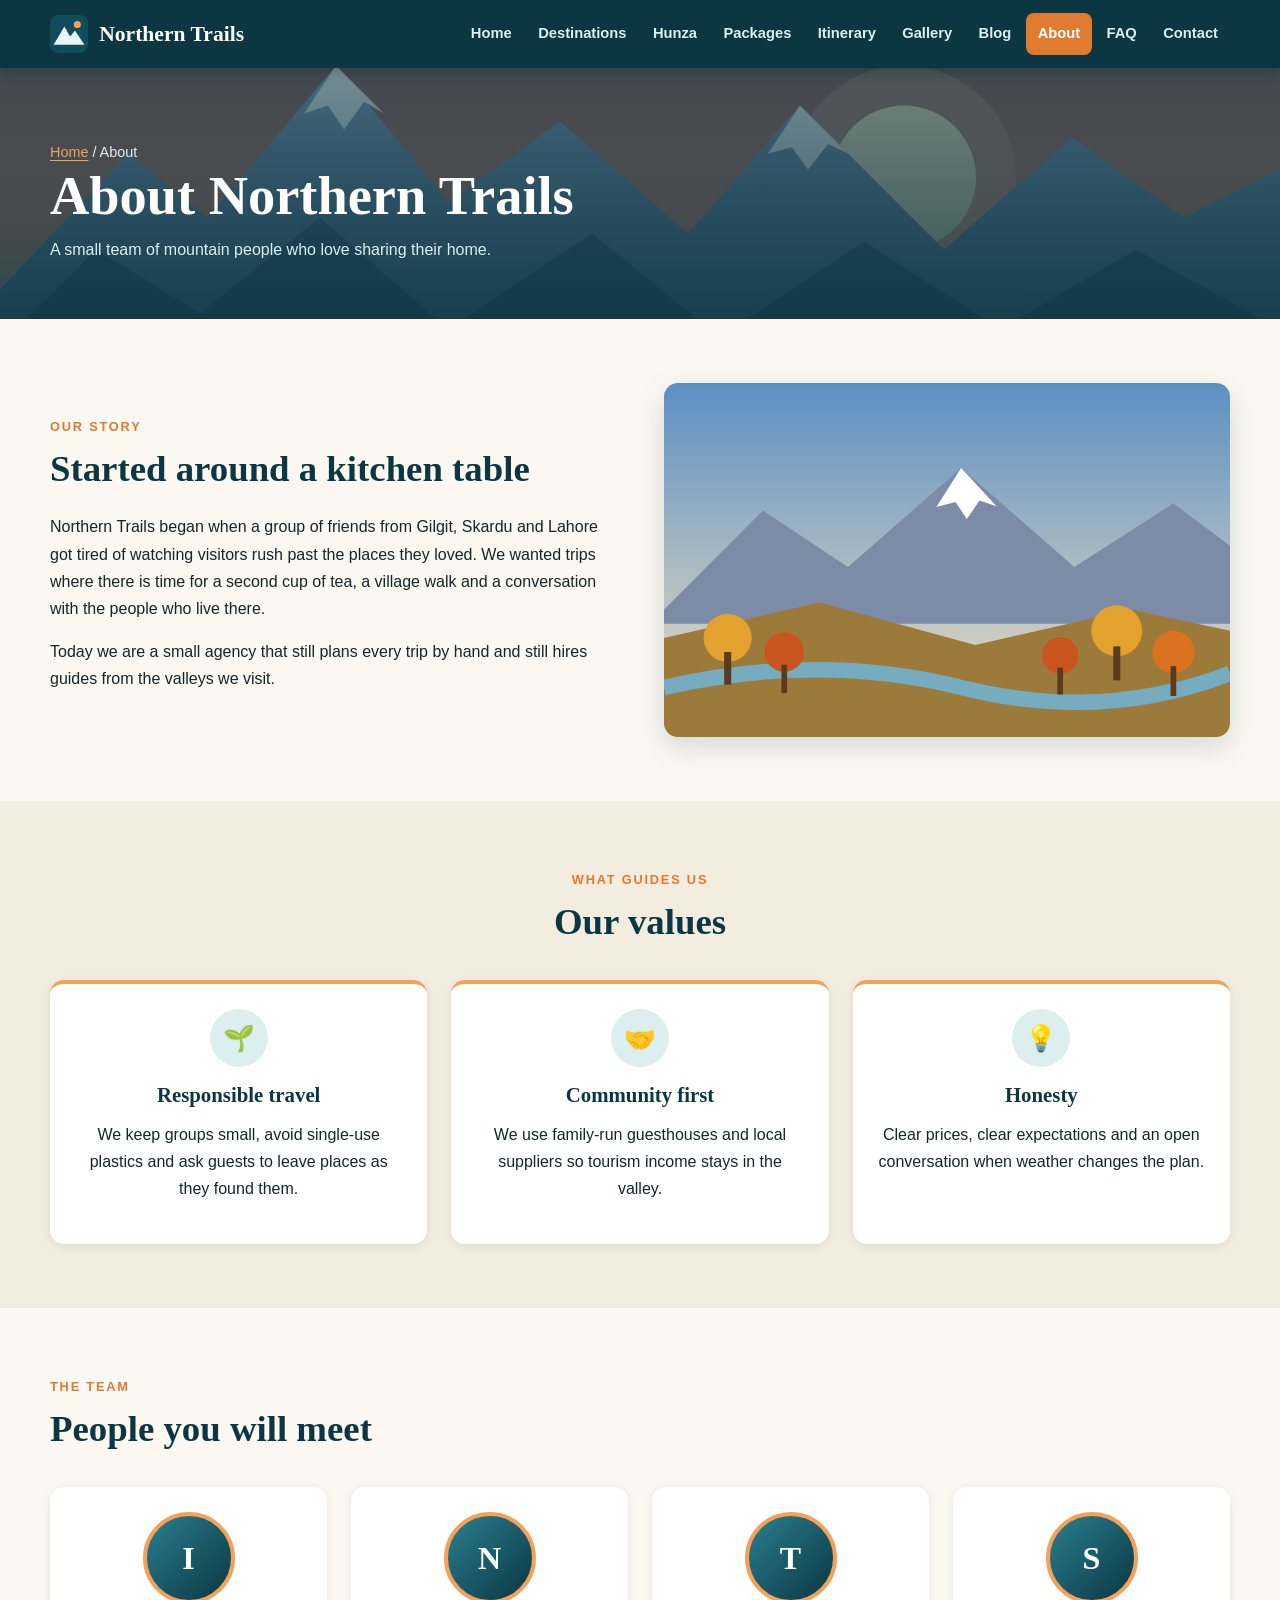
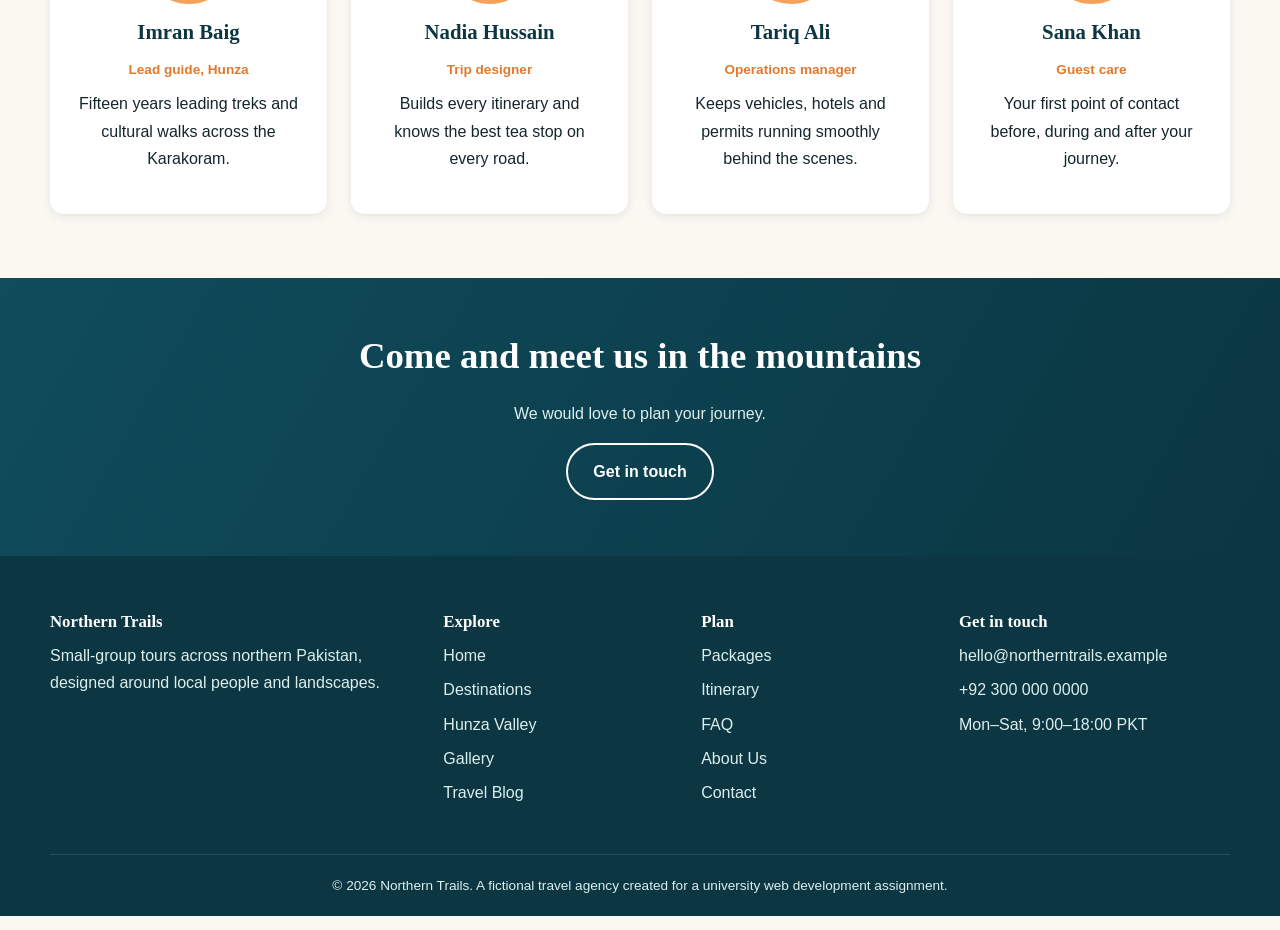
==== about.html @ b8d20b89 "all pages working completed" ====
<!DOCTYPE html>
<html lang="en">
<head>
  <meta charset="UTF-8">
  <meta name="viewport" content="width=device-width, initial-scale=1.0">
  <meta name="description" content="Meet the Northern Trails team and learn about our story, mission and values.">
  <title>About Us | Northern Trails</title>
  <link rel="icon" type="image/svg+xml" href="images/logo.svg">
  <link rel="stylesheet" href="css/style.css">
</head>
<body>

  <header class="site-header">
    <div class="nav-bar">
      <a class="brand" href="index.html">
        <img src="images/logo.svg" alt="" width="38" height="38">
        Northern Trails
      </a>
      <input type="checkbox" id="nav-toggle" class="nav-toggle" aria-label="Toggle navigation menu">
      <label for="nav-toggle" class="nav-burger" aria-hidden="true">
        <span></span><span></span><span></span>
      </label>
      <nav class="nav-links" aria-label="Main navigation">
        <a href="index.html">Home</a>
        <a href="destinations.html">Destinations</a>
        <a href="hunza.html">Hunza</a>
        <a href="packages.html">Packages</a>
        <a href="itinerary.html">Itinerary</a>
        <a href="gallery.html">Gallery</a>
        <a href="blog.html">Blog</a>
        <a href="about.html" class="active" aria-current="page">About</a>
        <a href="faq.html">FAQ</a>
        <a href="contact.html">Contact</a>
      </nav>
    </div>
  </header>

  <main>

    <section class="page-banner">
      <div class="container">
        <p class="breadcrumb"><a href="index.html">Home</a> / About</p>
        <h1>About Northern Trails</h1>
        <p>A small team of mountain people who love sharing their home.</p>
      </div>
    </section>

    <section class="section">
      <div class="container split">
        <div>
          <span class="eyebrow">Our story</span>
          <h2>Started around a kitchen table</h2>
          <p>Northern Trails began when a group of friends from Gilgit, Skardu and
             Lahore got tired of watching visitors rush past the places they loved.
             We wanted trips where there is time for a second cup of tea, a village
             walk and a conversation with the people who live there.</p>
          <p>Today we are a small agency that still plans every trip by hand and
             still hires guides from the valleys we visit.</p>
        </div>
        <img class="rounded-img" src="images/chitral.svg" alt="Autumn valley near Chitral" loading="lazy">
      </div>
    </section>

    <section class="section section--tint">
      <div class="container">
        <div class="section-head section-head--center">
          <span class="eyebrow">What guides us</span>
          <h2>Our values</h2>
        </div>
        <div class="grid grid--3">
          <div class="feature">
            <div class="icon" aria-hidden="true">&#127793;</div>
            <h3>Responsible travel</h3>
            <p>We keep groups small, avoid single-use plastics and ask guests to leave places as they found them.</p>
          </div>
          <div class="feature">
            <div class="icon" aria-hidden="true">&#129309;</div>
            <h3>Community first</h3>
            <p>We use family-run guesthouses and local suppliers so tourism income stays in the valley.</p>
          </div>
          <div class="feature">
            <div class="icon" aria-hidden="true">&#128161;</div>
            <h3>Honesty</h3>
            <p>Clear prices, clear expectations and an open conversation when weather changes the plan.</p>
          </div>
        </div>
      </div>
    </section>

    <section class="section">
      <div class="container">
        <div class="section-head">
          <span class="eyebrow">The team</span>
          <h2>People you will meet</h2>
        </div>
        <div class="grid grid--4">
          <div class="team-card">
            <div class="avatar" aria-hidden="true">I</div>
            <h3>Imran Baig</h3>
            <span class="role">Lead guide, Hunza</span>
            <p>Fifteen years leading treks and cultural walks across the Karakoram.</p>
          </div>
          <div class="team-card">
            <div class="avatar" aria-hidden="true">N</div>
            <h3>Nadia Hussain</h3>
            <span class="role">Trip designer</span>
            <p>Builds every itinerary and knows the best tea stop on every road.</p>
          </div>
          <div class="team-card">
            <div class="avatar" aria-hidden="true">T</div>
            <h3>Tariq Ali</h3>
            <span class="role">Operations manager</span>
            <p>Keeps vehicles, hotels and permits running smoothly behind the scenes.</p>
          </div>
          <div class="team-card">
            <div class="avatar" aria-hidden="true">S</div>
            <h3>Sana Khan</h3>
            <span class="role">Guest care</span>
            <p>Your first point of contact before, during and after your journey.</p>
          </div>
        </div>
      </div>
    </section>

    <section class="cta-band">
      <div class="container">
        <h2>Come and meet us in the mountains</h2>
        <p>We would love to plan your journey.</p>
        <a class="btn btn--ghost" href="contact.html">Get in touch</a>
      </div>
    </section>

  </main>

  <footer class="site-footer">
    <div class="container">
      <div class="footer-grid">
        <div>
          <h3>Northern Trails</h3>
          <p>Small-group tours across northern Pakistan, designed around local people and landscapes.</p>
        </div>
        <div>
          <h3>Explore</h3>
          <ul>
            <li><a href="index.html">Home</a></li>
            <li><a href="destinations.html">Destinations</a></li>
            <li><a href="hunza.html">Hunza Valley</a></li>
            <li><a href="gallery.html">Gallery</a></li>
            <li><a href="blog.html">Travel Blog</a></li>
          </ul>
        </div>
        <div>
          <h3>Plan</h3>
          <ul>
            <li><a href="packages.html">Packages</a></li>
            <li><a href="itinerary.html">Itinerary</a></li>
            <li><a href="faq.html">FAQ</a></li>
            <li><a href="about.html">About Us</a></li>
            <li><a href="contact.html">Contact</a></li>
          </ul>
        </div>
        <div>
          <h3>Get in touch</h3>
          <ul>
            <li>hello@northerntrails.example</li>
            <li>+92 300 000 0000</li>
            <li>Mon&ndash;Sat, 9:00&ndash;18:00 PKT</li>
          </ul>
        </div>
      </div>
      <p class="footer-bottom">&copy; 2026 Northern Trails. A fictional travel agency created for a university web development assignment.</p>
    </div>
  </footer>

</body>
</html>
---- css/style.css ----
/* ==========================================================
   Northern Trails - shared stylesheet
   Sections:
   1. Design tokens (colors, fonts, spacing)
   2. Reset and base styles
   3. Layout helpers
   4. Header and navigation (CSS-only mobile menu)
   5. Hero and page banners
   6. Cards, grids and content blocks
   7. Tables, timeline, FAQ, forms
   8. Buttons and badges
   9. Footer
   10. Responsive media queries
   ========================================================== */

/* 1. Design tokens ---------------------------------------- */
:root {
  --teal-900: #0b3642;
  --teal-700: #0f4c5c;
  --teal-500: #2a7f8f;
  --teal-100: #dcefee;
  --orange-500: #e07a2f;
  --orange-400: #f4a259;
  --sand-50: #fbf8f2;
  --sand-100: #f3ede0;
  --ink-900: #14262c;
  --ink-600: #4a5a60;
  --white: #ffffff;

  --font-body: "Segoe UI", Roboto, "Helvetica Neue", Arial, sans-serif;
  --font-head: Georgia, "Times New Roman", serif;

  --radius: 14px;
  --shadow-sm: 0 2px 8px rgba(11, 54, 66, 0.10);
  --shadow-md: 0 10px 28px rgba(11, 54, 66, 0.16);
  --gap: 1.5rem;
  --max-width: 1180px;
}

/* 2. Reset and base --------------------------------------- */
*,
*::before,
*::after {
  box-sizing: border-box;
}

html {
  scroll-behavior: smooth;
}

body {
  margin: 0;
  font-family: var(--font-body);
  font-size: 1rem;
  line-height: 1.7;
  color: var(--ink-900);
  background: var(--sand-50);
}

img {
  display: block;
  max-width: 100%;
  height: auto;
}

h1, h2, h3, h4 {
  font-family: var(--font-head);
  line-height: 1.2;
  color: var(--teal-900);
  margin: 0 0 0.6em;
}

h1 { font-size: clamp(2rem, 5vw, 3.4rem); }
h2 { font-size: clamp(1.6rem, 3.4vw, 2.3rem); }
h3 { font-size: 1.3rem; }

p { margin: 0 0 1em; }

a {
  color: var(--teal-500);
  text-underline-offset: 3px;
}

a:hover {
  color: var(--orange-500);
}

ul, ol {
  padding-left: 1.2rem;
}

/* 3. Layout helpers --------------------------------------- */
.container {
  width: min(100% - 2.5rem, var(--max-width));
  margin-inline: auto;
}

.section {
  padding: 4rem 0;
}

.section--tint {
  background: var(--sand-100);
}

.section--dark {
  background: var(--teal-900);
  color: var(--teal-100);
}

.section--dark h2,
.section--dark h3 {
  color: var(--white);
}

.section-head {
  max-width: 680px;
  margin-bottom: 2.2rem;
}

.section-head--center {
  margin-inline: auto;
  text-align: center;
}

.eyebrow {
  display: inline-block;
  margin-bottom: 0.6rem;
  font-size: 0.8rem;
  font-weight: 700;
  letter-spacing: 0.14em;
  text-transform: uppercase;
  color: var(--orange-500);
}

.grid {
  display: grid;
  gap: var(--gap);
}

.grid--2 { grid-template-columns: repeat(2, 1fr); }
.grid--3 { grid-template-columns: repeat(3, 1fr); }
.grid--4 { grid-template-columns: repeat(4, 1fr); }

.split {
  display: grid;
  grid-template-columns: 1fr 1fr;
  gap: 3rem;
  align-items: center;
}

.split--reverse > :first-child {
  order: 2;
}

/* 4. Header and navigation -------------------------------- */
.site-header {
  position: sticky;
  top: 0;
  z-index: 100;
  background: var(--teal-900);
  box-shadow: 0 2px 14px rgba(0, 0, 0, 0.25);
}

.nav-bar {
  display: flex;
  align-items: center;
  justify-content: space-between;
  gap: 1rem;
  width: min(100% - 2.5rem, var(--max-width));
  margin-inline: auto;
  min-height: 68px;
}

.brand {
  display: flex;
  align-items: center;
  gap: 0.7rem;
  font-family: var(--font-head);
  font-size: 1.35rem;
  font-weight: 700;
  color: var(--white);
  text-decoration: none;
}

.brand img {
  width: 38px;
  height: 38px;
}

.brand:hover {
  color: var(--orange-400);
}

/* Hidden checkbox powers the mobile menu without JavaScript */
.nav-toggle {
  position: absolute;
  opacity: 0;
  pointer-events: none;
}

.nav-burger {
  display: none;
  flex-direction: column;
  gap: 5px;
  padding: 0.6rem;
  cursor: pointer;
}

.nav-burger span {
  display: block;
  width: 26px;
  height: 3px;
  border-radius: 2px;
  background: var(--white);
  transition: transform 0.25s ease, opacity 0.25s ease;
}

.nav-links {
  display: flex;
  flex-wrap: wrap;
  justify-content: flex-end;
  gap: 0.15rem;
  margin: 0;
  padding: 0;
  list-style: none;
}

.nav-links a {
  display: block;
  padding: 0.5rem 0.75rem;
  border-radius: 8px;
  font-size: 0.92rem;
  font-weight: 600;
  color: var(--teal-100);
  text-decoration: none;
  transition: background-color 0.2s ease, color 0.2s ease;
}

.nav-links a:hover,
.nav-links a:focus-visible {
  background: var(--teal-700);
  color: var(--white);
}

.nav-links a.active {
  background: var(--orange-500);
  color: var(--white);
}

/* 5. Hero and page banners -------------------------------- */
.hero {
  position: relative;
  display: grid;
  place-items: center;
  min-height: 78vh;
  padding: 5rem 0;
  text-align: center;
  color: var(--white);
  background:
    linear-gradient(rgba(11, 54, 66, 0.35), rgba(11, 54, 66, 0.65)),
    url("../images/hero.svg") center / cover no-repeat;
}

.hero h1 {
  color: var(--white);
  text-shadow: 0 3px 18px rgba(0, 0, 0, 0.4);
}

.hero p {
  max-width: 640px;
  margin-inline: auto;
  font-size: 1.15rem;
}

.hero-actions {
  display: flex;
  flex-wrap: wrap;
  justify-content: center;
  gap: 1rem;
  margin-top: 1.6rem;
}

.page-banner {
  padding: 4.5rem 0 3.5rem;
  color: var(--white);
  background:
    linear-gradient(rgba(11, 54, 66, 0.55), rgba(11, 54, 66, 0.85)),
    url("../images/hero.svg") center / cover no-repeat;
}

.page-banner h1 {
  margin-bottom: 0.4rem;
  color: var(--white);
}

.page-banner p {
  max-width: 640px;
  margin: 0;
  color: var(--teal-100);
}

.breadcrumb {
  margin-bottom: 1rem;
  font-size: 0.9rem;
}

.breadcrumb a {
  color: var(--orange-400);
}

.stats {
  display: grid;
  grid-template-columns: repeat(4, 1fr);
  gap: var(--gap);
  margin-top: -3rem;
  position: relative;
  z-index: 2;
}

.stat {
  padding: 1.4rem;
  text-align: center;
  background: var(--white);
  border-radius: var(--radius);
  box-shadow: var(--shadow-md);
}

.stat strong {
  display: block;
  font-family: var(--font-head);
  font-size: 2rem;
  color: var(--orange-500);
}

.stat span {
  font-size: 0.9rem;
  color: var(--ink-600);
}

/* 6. Cards, grids and content blocks ---------------------- */
.card {
  display: flex;
  flex-direction: column;
  overflow: hidden;
  background: var(--white);
  border: 1px solid rgba(15, 76, 92, 0.10);
  border-radius: var(--radius);
  box-shadow: var(--shadow-sm);
  transition: transform 0.25s ease, box-shadow 0.25s ease;
}

.card:hover {
  transform: translateY(-6px);
  box-shadow: var(--shadow-md);
}

.card-media {
  overflow: hidden;
  aspect-ratio: 16 / 10;
}

.card-media img {
  width: 100%;
  height: 100%;
  object-fit: cover;
  transition: transform 0.5s ease;
}

.card:hover .card-media img {
  transform: scale(1.06);
}

.card-body {
  display: flex;
  flex: 1;
  flex-direction: column;
  padding: 1.3rem 1.4rem 1.5rem;
}

.card-body p {
  color: var(--ink-600);
}

.card-body .btn {
  margin-top: auto;
  align-self: flex-start;
}

.meta {
  display: flex;
  flex-wrap: wrap;
  gap: 0.4rem 1rem;
  margin: 0 0 0.8rem;
  padding: 0;
  list-style: none;
  font-size: 0.85rem;
  color: var(--ink-600);
}

.rounded-img {
  width: 100%;
  border-radius: var(--radius);
  box-shadow: var(--shadow-md);
}

.feature {
  padding: 1.6rem;
  text-align: center;
  background: var(--white);
  border-radius: var(--radius);
  box-shadow: var(--shadow-sm);
  border-top: 4px solid var(--orange-400);
}

.feature .icon {
  display: grid;
  place-items: center;
  width: 58px;
  height: 58px;
  margin: 0 auto 1rem;
  font-size: 1.6rem;
  background: var(--teal-100);
  border-radius: 50%;
}

.callout {
  padding: 1.4rem 1.6rem;
  background: var(--teal-100);
  border-left: 5px solid var(--teal-500);
  border-radius: 0 var(--radius) var(--radius) 0;
}

.quote {
  padding: 1.6rem;
  background: var(--white);
  border-radius: var(--radius);
  box-shadow: var(--shadow-sm);
}

.quote {
  margin: 0;
  color: var(--ink-900);
}

.quote p {
  font-style: italic;
}

.note {
  margin-top: 1.5rem;
  font-size: 0.9rem;
}

.callout--narrow {
  max-width: 820px;
  margin: 2rem auto 0;
}

.quote footer {
  font-size: 0.9rem;
  font-weight: 700;
  color: var(--teal-700);
}

.check-list {
  padding: 0;
  list-style: none;
}

.check-list li {
  position: relative;
  padding-left: 1.8rem;
  margin-bottom: 0.5rem;
}

.check-list li::before {
  content: "\2713";
  position: absolute;
  left: 0;
  font-weight: 700;
  color: var(--orange-500);
}

/* Gallery */
.gallery {
  display: grid;
  grid-template-columns: repeat(3, 1fr);
  gap: 1rem;
}

.gallery figure {
  position: relative;
  margin: 0;
  overflow: hidden;
  border-radius: var(--radius);
  box-shadow: var(--shadow-sm);
}

.gallery figure:first-child {
  grid-column: span 2;
}

.gallery img {
  width: 100%;
  height: 100%;
  min-height: 240px;
  object-fit: cover;
  transition: transform 0.5s ease;
}

.gallery figure:hover img {
  transform: scale(1.08);
}

.gallery figcaption {
  position: absolute;
  inset: auto 0 0 0;
  padding: 1.6rem 1rem 0.8rem;
  font-size: 0.9rem;
  font-weight: 600;
  color: var(--white);
  background: linear-gradient(transparent, rgba(11, 54, 66, 0.9));
  transform: translateY(100%);
  transition: transform 0.3s ease;
}

.gallery figure:hover figcaption {
  transform: translateY(0);
}

/* Blog */
.post-card h3 a {
  color: var(--teal-900);
  text-decoration: none;
}

.post-card h3 a:hover {
  color: var(--orange-500);
}

.tag {
  display: inline-block;
  margin-bottom: 0.6rem;
  padding: 0.15rem 0.7rem;
  font-size: 0.75rem;
  font-weight: 700;
  letter-spacing: 0.06em;
  text-transform: uppercase;
  color: var(--teal-700);
  background: var(--teal-100);
  border-radius: 999px;
}

.sidebar-box {
  padding: 1.5rem;
  margin-bottom: 1.5rem;
  background: var(--white);
  border-radius: var(--radius);
  box-shadow: var(--shadow-sm);
}

.sidebar-box ul {
  margin: 0;
  padding-left: 1.1rem;
}

.layout-with-sidebar {
  display: grid;
  grid-template-columns: 2fr 1fr;
  gap: 2.5rem;
  align-items: start;
}

/* Team */
.team-card {
  padding: 1.6rem;
  text-align: center;
  background: var(--white);
  border-radius: var(--radius);
  box-shadow: var(--shadow-sm);
}

.avatar {
  display: grid;
  place-items: center;
  width: 92px;
  height: 92px;
  margin: 0 auto 1rem;
  font-family: var(--font-head);
  font-size: 2rem;
  font-weight: 700;
  color: var(--white);
  background: linear-gradient(135deg, var(--teal-500), var(--teal-900));
  border-radius: 50%;
  border: 4px solid var(--orange-400);
}

.team-card .role {
  display: block;
  margin-bottom: 0.6rem;
  font-size: 0.85rem;
  font-weight: 700;
  color: var(--orange-500);
}

/* 7. Tables, timeline, FAQ, forms ------------------------- */
.table-wrap {
  overflow-x: auto;
  border-radius: var(--radius);
  box-shadow: var(--shadow-sm);
}

table {
  width: 100%;
  border-collapse: collapse;
  background: var(--white);
}

th, td {
  padding: 0.9rem 1rem;
  text-align: left;
  border-bottom: 1px solid var(--sand-100);
}

thead th {
  color: var(--white);
  background: var(--teal-700);
}

tbody tr:hover {
  background: var(--teal-100);
}

.price-card {
  position: relative;
  display: flex;
  flex-direction: column;
  padding: 2rem 1.6rem;
  text-align: center;
  background: var(--white);
  border: 2px solid transparent;
  border-radius: var(--radius);
  box-shadow: var(--shadow-sm);
  transition: transform 0.25s ease, box-shadow 0.25s ease;
}

.price-card:hover {
  transform: translateY(-6px);
  box-shadow: var(--shadow-md);
}

.price-card--featured {
  border-color: var(--orange-400);
}

.price-card .ribbon {
  position: absolute;
  top: -14px;
  left: 50%;
  padding: 0.25rem 1rem;
  font-size: 0.75rem;
  font-weight: 700;
  letter-spacing: 0.08em;
  text-transform: uppercase;
  color: var(--white);
  background: var(--orange-500);
  border-radius: 999px;
  transform: translateX(-50%);
}

.price {
  margin: 0.4rem 0 0.2rem;
  font-family: var(--font-head);
  font-size: 2.4rem;
  font-weight: 700;
  color: var(--teal-700);
}

.price small {
  font-family: var(--font-body);
  font-size: 0.9rem;
  font-weight: 400;
  color: var(--ink-600);
}

.price-card .check-list {
  margin: 1.2rem 0 1.6rem;
  text-align: left;
}

.price-card .btn {
  margin-top: auto;
}

.timeline {
  position: relative;
  max-width: 820px;
  margin: 0 auto;
  padding: 0;
  list-style: none;
}

.timeline::before {
  content: "";
  position: absolute;
  top: 0;
  bottom: 0;
  left: 28px;
  width: 3px;
  background: var(--teal-500);
}

.timeline li {
  position: relative;
  margin-bottom: 1.6rem;
  padding: 1.2rem 1.4rem 1.2rem 5rem;
  background: var(--white);
  border-radius: var(--radius);
  box-shadow: var(--shadow-sm);
}

.timeline .day {
  position: absolute;
  top: 1.1rem;
  left: 0;
  display: grid;
  place-items: center;
  width: 58px;
  height: 58px;
  font-size: 0.8rem;
  font-weight: 700;
  line-height: 1.1;
  text-align: center;
  color: var(--white);
  background: var(--orange-500);
  border: 4px solid var(--sand-50);
  border-radius: 50%;
}

.timeline h3 {
  margin-bottom: 0.3rem;
}

.timeline p {
  margin: 0;
  color: var(--ink-600);
}

.faq details {
  margin-bottom: 0.9rem;
  background: var(--white);
  border: 1px solid rgba(15, 76, 92, 0.12);
  border-radius: var(--radius);
  box-shadow: var(--shadow-sm);
}

.faq summary {
  position: relative;
  padding: 1.1rem 3rem 1.1rem 1.4rem;
  font-weight: 700;
  color: var(--teal-900);
  list-style: none;
  cursor: pointer;
}

.faq summary::-webkit-details-marker {
  display: none;
}

.faq summary::after {
  content: "+";
  position: absolute;
  top: 50%;
  right: 1.3rem;
  font-size: 1.5rem;
  color: var(--orange-500);
  transform: translateY(-50%);
  transition: transform 0.2s ease;
}

.faq details[open] summary::after {
  content: "\2212";
}

.faq summary:hover {
  color: var(--orange-500);
}

.faq details p {
  margin: 0;
  padding: 0 1.4rem 1.3rem;
  color: var(--ink-600);
}

.contact-grid {
  display: grid;
  grid-template-columns: 1.4fr 1fr;
  gap: 2.5rem;
  align-items: start;
}

.form-box {
  padding: 2rem;
  background: var(--white);
  border-radius: var(--radius);
  box-shadow: var(--shadow-md);
}

.form-row {
  display: grid;
  grid-template-columns: 1fr 1fr;
  gap: 1rem;
}

.field {
  margin-bottom: 1.1rem;
}

.field label {
  display: block;
  margin-bottom: 0.35rem;
  font-size: 0.9rem;
  font-weight: 700;
  color: var(--teal-900);
}

.field input,
.field select,
.field textarea {
  width: 100%;
  padding: 0.75rem 0.9rem;
  font: inherit;
  color: var(--ink-900);
  background: var(--sand-50);
  border: 2px solid #d9d3c4;
  border-radius: 10px;
  transition: border-color 0.2s ease, box-shadow 0.2s ease;
}

.field input:focus,
.field select:focus,
.field textarea:focus {
  outline: none;
  border-color: var(--teal-500);
  box-shadow: 0 0 0 4px rgba(42, 127, 143, 0.18);
}

.field textarea {
  min-height: 130px;
  resize: vertical;
}

.info-list {
  margin: 0;
  padding: 0;
  list-style: none;
}

.info-list li {
  padding: 0.9rem 0;
  border-bottom: 1px solid var(--sand-100);
}

.info-list strong {
  display: block;
  color: var(--teal-900);
}

/* 8. Buttons and badges ----------------------------------- */
.btn {
  display: inline-block;
  padding: 0.8rem 1.6rem;
  font: inherit;
  font-weight: 700;
  color: var(--white);
  text-decoration: none;
  background: var(--orange-500);
  border: 2px solid var(--orange-500);
  border-radius: 999px;
  cursor: pointer;
  transition: background-color 0.2s ease, color 0.2s ease,
              transform 0.2s ease, box-shadow 0.2s ease;
}

.btn:hover,
.btn:focus-visible {
  color: var(--white);
  background: var(--teal-700);
  border-color: var(--teal-700);
  transform: translateY(-2px);
  box-shadow: var(--shadow-md);
}

.btn--ghost {
  background: transparent;
  border-color: var(--white);
}

.btn--ghost:hover,
.btn--ghost:focus-visible {
  color: var(--teal-900);
  background: var(--white);
  border-color: var(--white);
}

.btn--outline {
  color: var(--teal-700);
  background: transparent;
  border-color: var(--teal-700);
}

.btn--outline:hover,
.btn--outline:focus-visible {
  color: var(--white);
  background: var(--teal-700);
}

.cta-band {
  padding: 3.5rem 0;
  text-align: center;
  color: var(--white);
  background: linear-gradient(120deg, var(--teal-700), var(--teal-900));
}

.cta-band h2 {
  color: var(--white);
}

.cta-band p {
  max-width: 560px;
  margin-inline: auto;
  color: var(--teal-100);
}

/* 9. Footer ----------------------------------------------- */
.site-footer {
  padding: 3.5rem 0 0;
  color: var(--teal-100);
  background: var(--teal-900);
}

.footer-grid {
  display: grid;
  grid-template-columns: 1.6fr 1fr 1fr 1.2fr;
  gap: 2rem;
}

.site-footer h3 {
  font-size: 1.05rem;
  color: var(--white);
}

.site-footer ul {
  margin: 0;
  padding: 0;
  list-style: none;
}

.site-footer li {
  margin-bottom: 0.45rem;
}

.site-footer a {
  color: var(--teal-100);
  text-decoration: none;
}

.site-footer a:hover {
  color: var(--orange-400);
  text-decoration: underline;
}

.footer-bottom {
  margin-top: 2.5rem;
  padding: 1.2rem 0;
  font-size: 0.85rem;
  text-align: center;
  border-top: 1px solid rgba(255, 255, 255, 0.12);
}

/* 10. Responsive media queries ---------------------------- */

/* Tablets and small laptops */
@media (max-width: 1024px) {
  .grid--4 { grid-template-columns: repeat(2, 1fr); }
  .grid--3 { grid-template-columns: repeat(2, 1fr); }
  .stats { grid-template-columns: repeat(2, 1fr); }
  .footer-grid { grid-template-columns: 1fr 1fr; }
  .nav-links a { padding: 0.45rem 0.55rem; font-size: 0.85rem; }
}

/* Mobile navigation switches to the checkbox-driven menu */
@media (max-width: 860px) {
  .nav-burger {
    display: flex;
  }

  .nav-bar {
    flex-wrap: wrap;
  }

  .nav-links {
    display: none;
    flex-direction: column;
    flex-basis: 100%;
    gap: 0.2rem;
    padding: 0 0 1rem;
  }

  .nav-links a {
    padding: 0.8rem 1rem;
    font-size: 1rem;
  }

  .nav-toggle:checked ~ .nav-links {
    display: flex;
  }

  .nav-toggle:checked ~ .nav-burger span:nth-child(1) {
    transform: translateY(8px) rotate(45deg);
  }

  .nav-toggle:checked ~ .nav-burger span:nth-child(2) {
    opacity: 0;
  }

  .nav-toggle:checked ~ .nav-burger span:nth-child(3) {
    transform: translateY(-8px) rotate(-45deg);
  }

  .split,
  .contact-grid,
  .layout-with-sidebar {
    grid-template-columns: 1fr;
    gap: 2rem;
  }

  .split--reverse > :first-child {
    order: 0;
  }

  .gallery {
    grid-template-columns: repeat(2, 1fr);
  }
}

/* Phones */
@media (max-width: 640px) {
  .section { padding: 3rem 0; }
  .grid--2,
  .grid--3,
  .grid--4,
  .stats,
  .footer-grid,
  .form-row {
    grid-template-columns: 1fr;
  }

  .stats { margin-top: -2rem; }
  .hero { min-height: 70vh; }

  .gallery {
    grid-template-columns: 1fr;
  }

  .gallery figure:first-child {
    grid-column: auto;
  }

  .gallery figcaption {
    transform: translateY(0);
  }

  .timeline::before { left: 22px; }
  .timeline li { padding-left: 4.2rem; }
  .timeline .day { width: 46px; height: 46px; font-size: 0.7rem; }
  .form-box { padding: 1.4rem; }
}

/* Respect users who prefer reduced motion */
@media (prefers-reduced-motion: reduce) {
  * {
    transition: none !important;
    scroll-behavior: auto !important;
  }
}

/* Print: hide navigation chrome */
@media print {
  .site-header,
  .cta-band,
  .site-footer {
    display: none;
  }
}
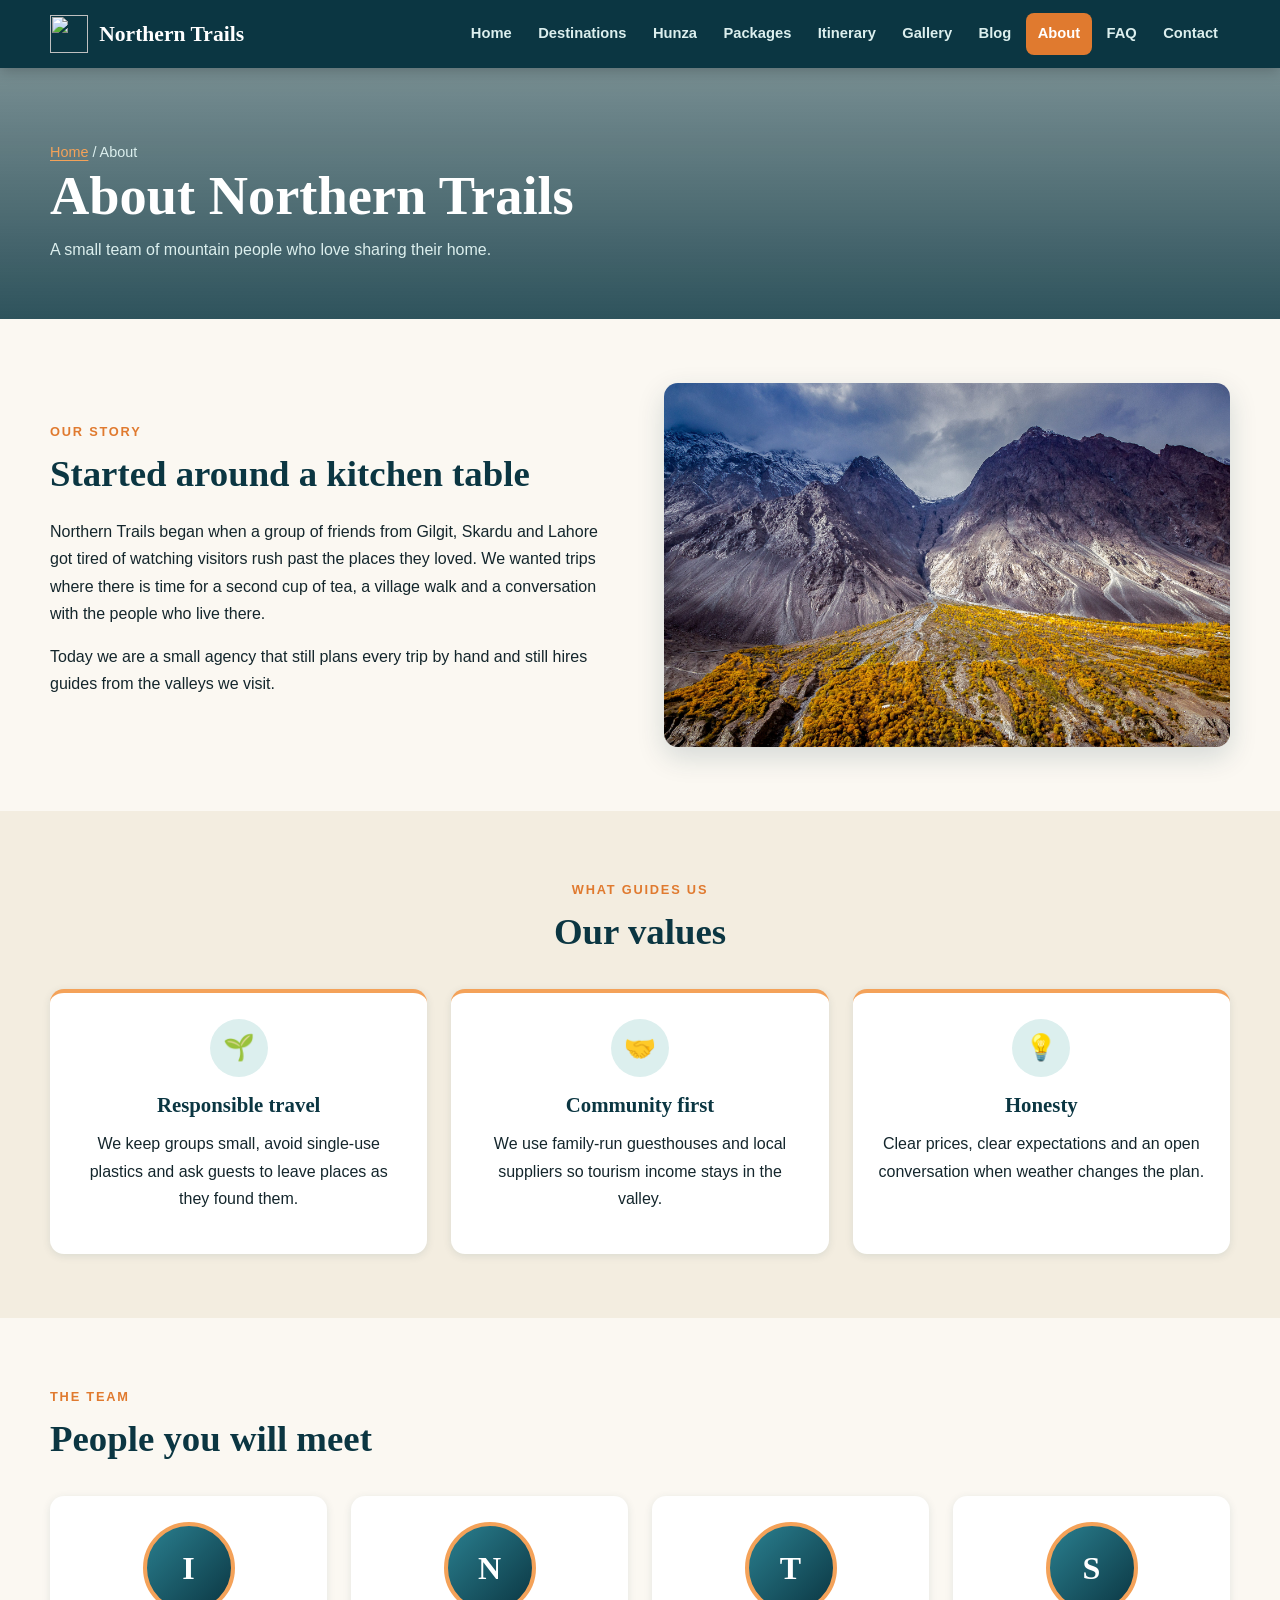
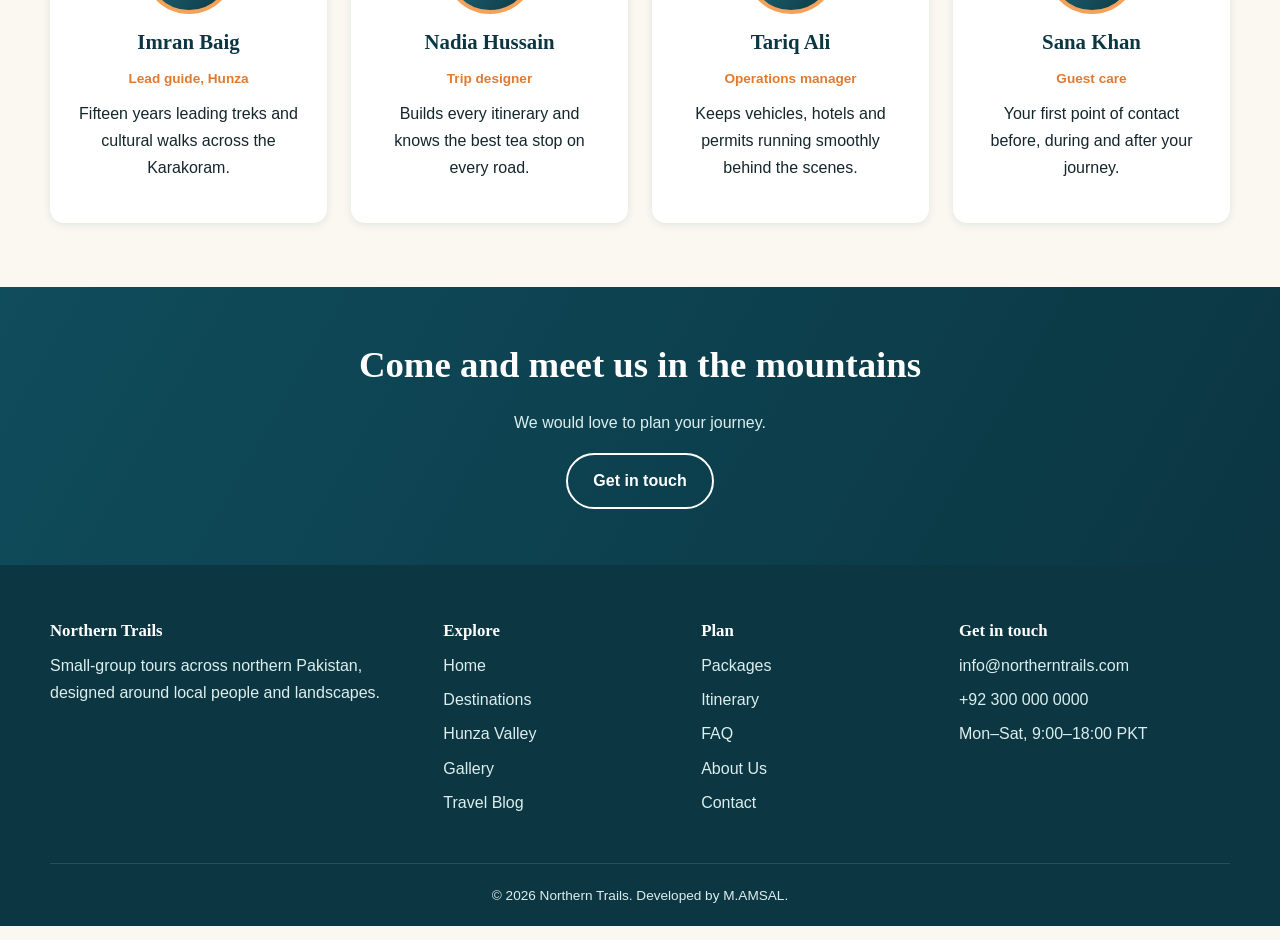
==== commit 12150aa8: "images & header work completed" ====
--- a/about.html
+++ b/about.html
@@ -57,7 +57,7 @@
           <p>Today we are a small agency that still plans every trip by hand and
              still hires guides from the valleys we visit.</p>
         </div>
-        <img class="rounded-img" src="images/chitral.svg" alt="Autumn valley near Chitral" loading="lazy">
+        <img class="rounded-img" src="images/chitral.jpg" alt="Autumn valley near Chitral" loading="lazy">
       </div>
     </section>
 
@@ -132,7 +132,7 @@
 
   </main>
 
-  <footer class="site-footer">
+   <footer class="site-footer">
     <div class="container">
       <div class="footer-grid">
         <div>
@@ -162,13 +162,13 @@
         <div>
           <h3>Get in touch</h3>
           <ul>
-            <li>hello@northerntrails.example</li>
+            <li>info@northerntrails.com</li>
             <li>+92 300 000 0000</li>
             <li>Mon&ndash;Sat, 9:00&ndash;18:00 PKT</li>
           </ul>
         </div>
       </div>
-      <p class="footer-bottom">&copy; 2026 Northern Trails. A fictional travel agency created for a university web development assignment.</p>
+      <p class="footer-bottom">&copy; 2026 Northern Trails. Developed by M.AMSAL.</p>
     </div>
   </footer>
 
--- a/css/style.css
+++ b/css/style.css
@@ -259,7 +259,7 @@
   color: var(--white);
   background:
     linear-gradient(rgba(11, 54, 66, 0.35), rgba(11, 54, 66, 0.65)),
-    url("../images/hero.svg") center / cover no-repeat;
+    url("../images/hero.jpg") center / cover no-repeat;
 }
 
 .hero h1 {
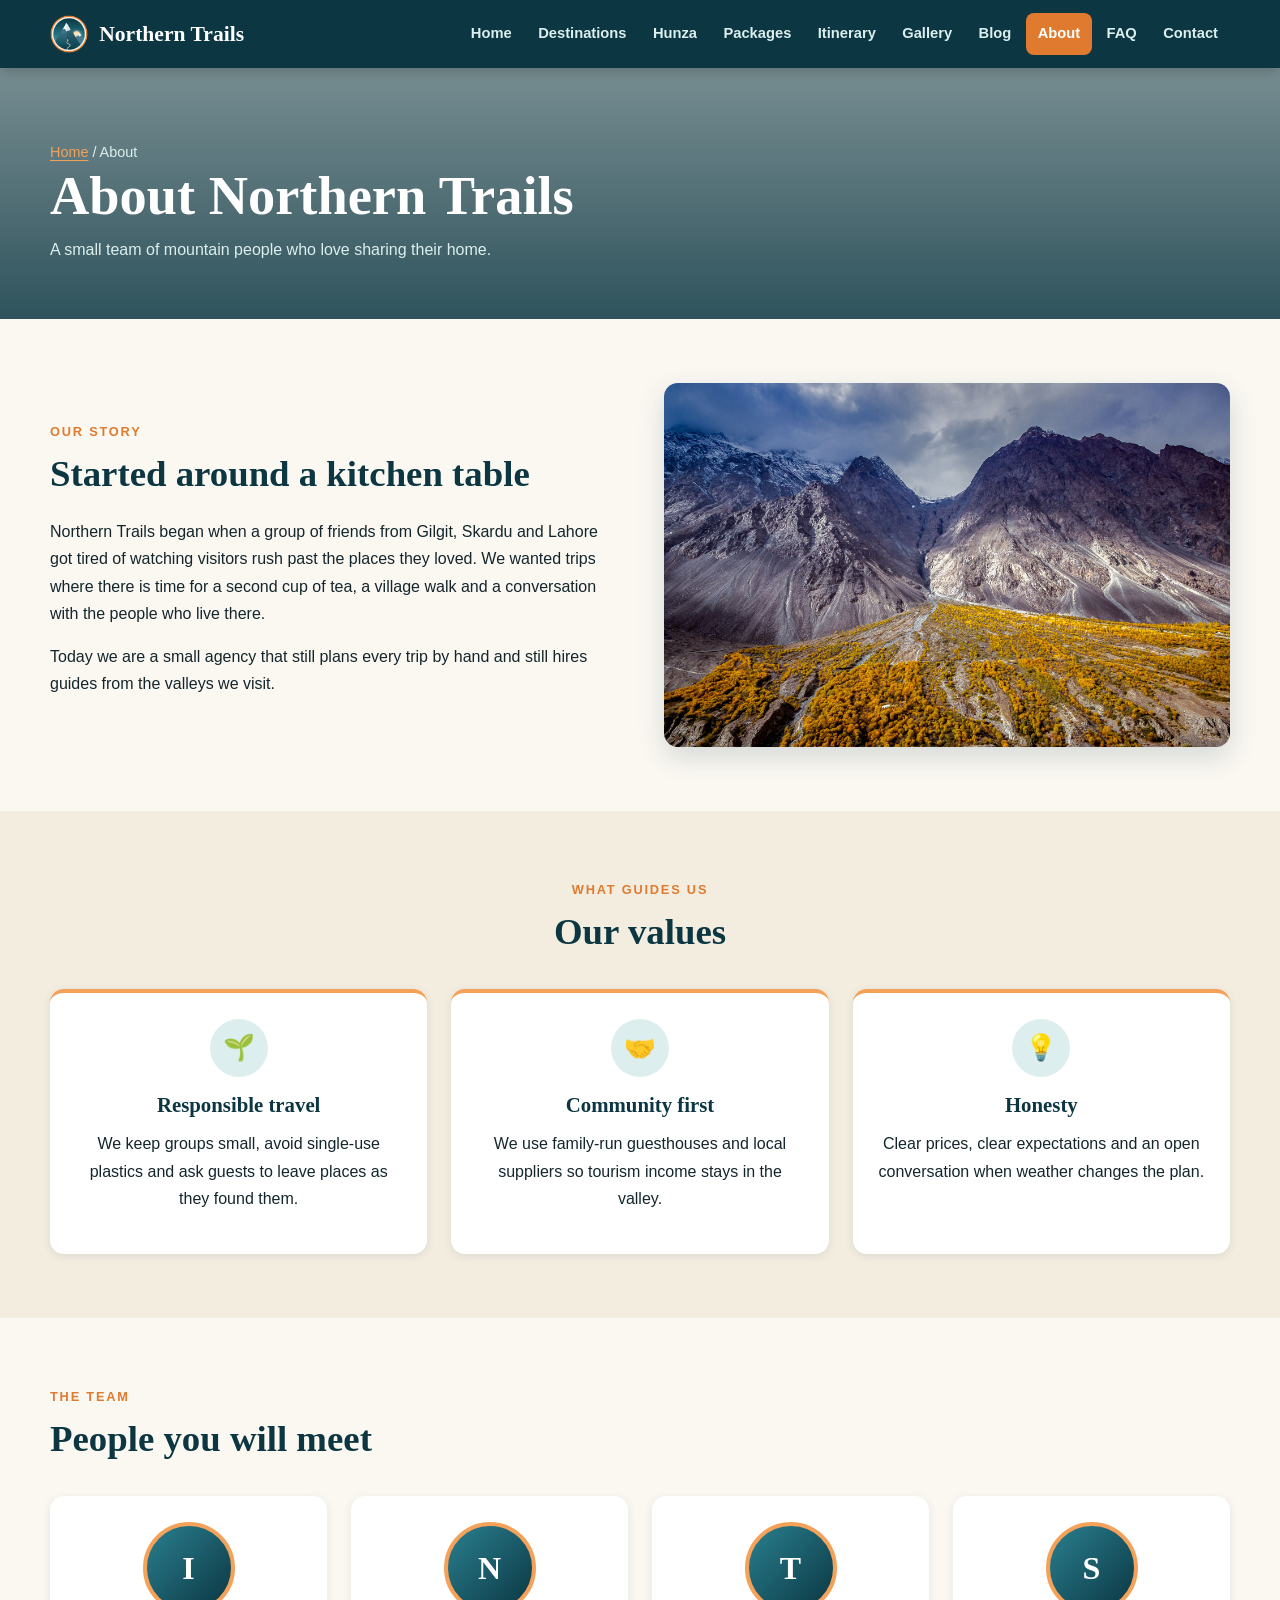
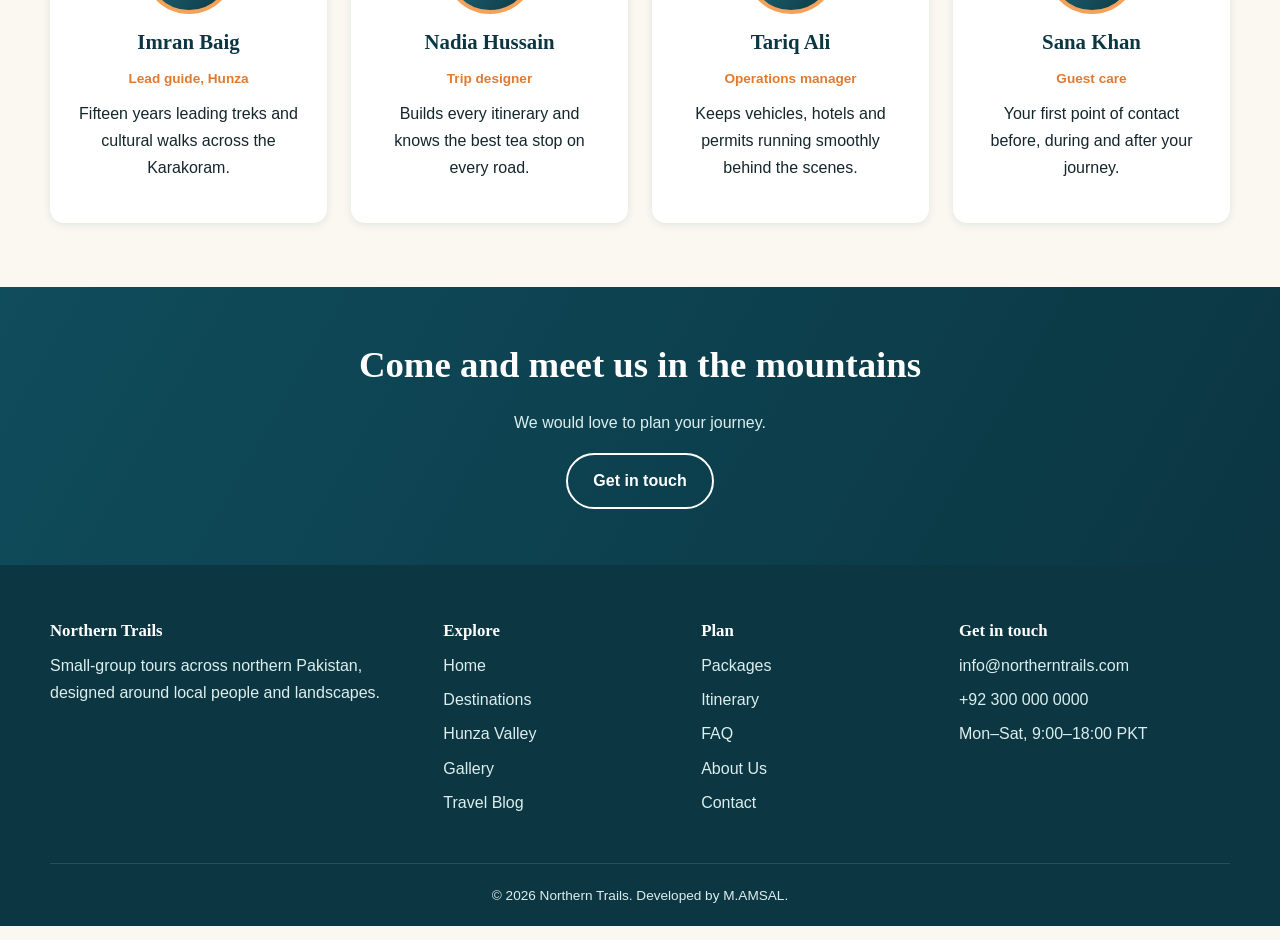
==== commit 80af2bc2: "header pic problem resolved" ====
--- a/about.html
+++ b/about.html
@@ -5,7 +5,7 @@
   <meta name="viewport" content="width=device-width, initial-scale=1.0">
   <meta name="description" content="Meet the Northern Trails team and learn about our story, mission and values.">
   <title>About Us | Northern Trails</title>
-  <link rel="icon" type="image/svg+xml" href="images/logo.svg">
+  <link rel="icon" type="image/svg+xml" href="images/logo.png">
   <link rel="stylesheet" href="css/style.css">
 </head>
 <body>
@@ -13,7 +13,7 @@
   <header class="site-header">
     <div class="nav-bar">
       <a class="brand" href="index.html">
-        <img src="images/logo.svg" alt="" width="38" height="38">
+        <img src="images/logo.png" alt="" width="38" height="38">
         Northern Trails
       </a>
       <input type="checkbox" id="nav-toggle" class="nav-toggle" aria-label="Toggle navigation menu">
